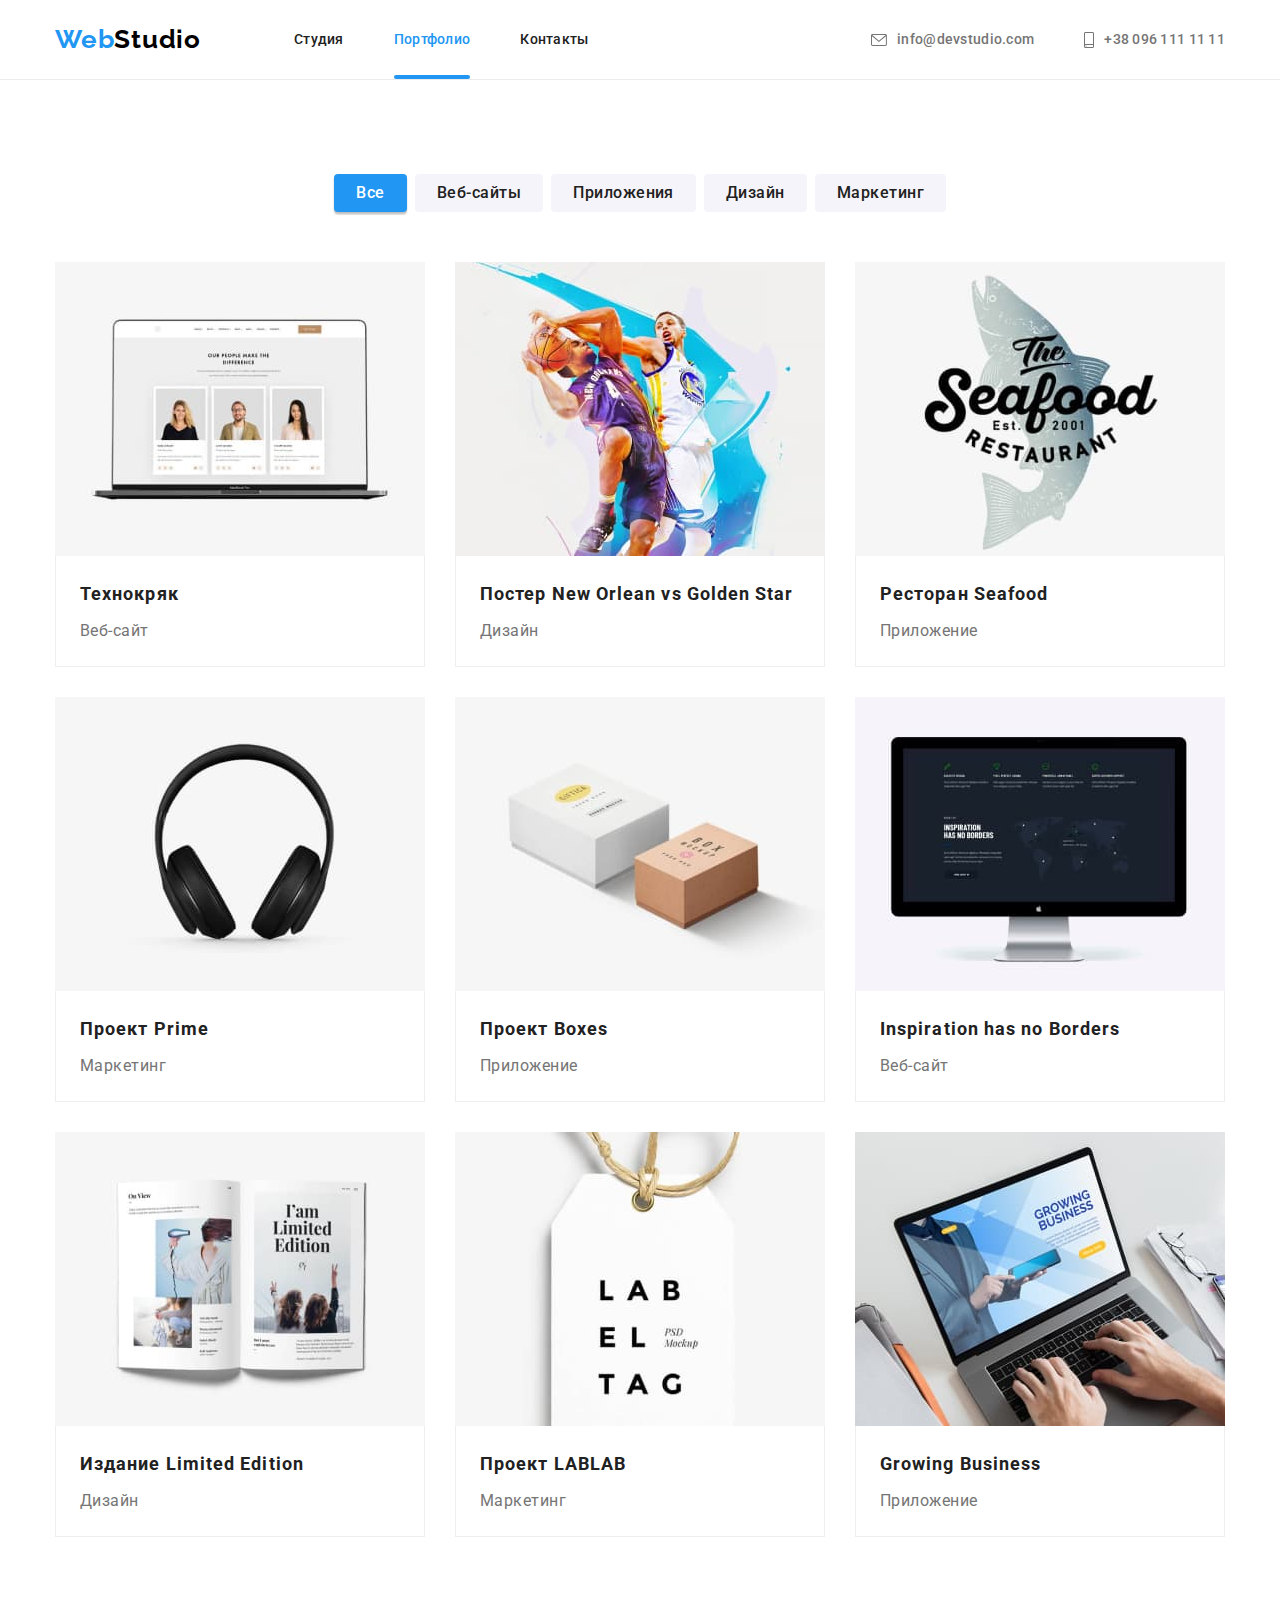
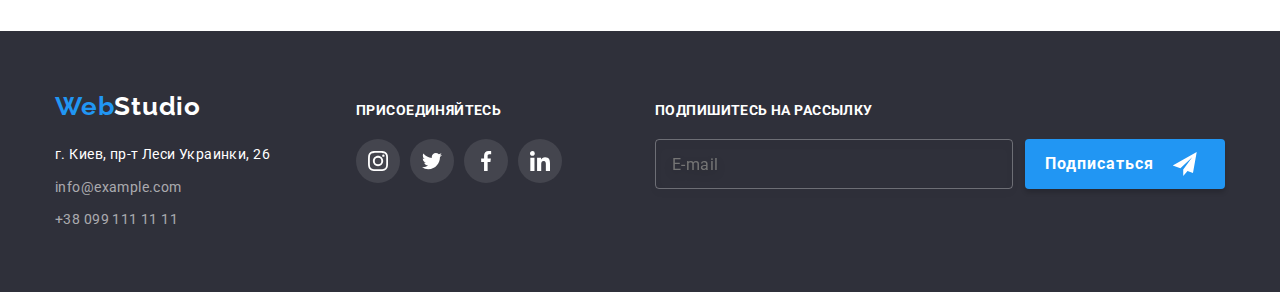
==== portfolio.html @ 5aa4dfa6 "Initial commit" ====
<!DOCTYPE html>
<html lang="ru">
  <head>
    <meta charset="UTF-8" />
    <meta http-equiv="X-UA-Compatible" content="IE=edge" />
    <meta name="viewport" content="width=device-width, initial-scale=1.0" />
    <title>Document</title>
    <!--Шрифты-->
    <link rel="preconnect" href="https://fonts.googleapis.com" />
    <link rel="preconnect" href="https://fonts.gstatic.com" crossorigin />
    <link
      href="https://fonts.googleapis.com/css2?family=Raleway:wght@700&family=Roboto:wght@400;500;700;900&display=swap"
      rel="stylesheet"
    />
    <link
      rel="stylesheet"
      href="https://cdnjs.cloudflare.com/ajax/libs/modern-normalize/1.1.0/modern-normalize.min.css"
    />
    <link rel="stylesheet" href="./css/styles.css" />
  </head>
  <body>
    <header class="header">
      <nav class="container header-nav">
        <a class="link logo" href="./index.html" lang="en"
          ><span class="logo-part">Web</span>Studio
        </a>
        <ul class="list menu">
          <li class="menu-item">
            <a class="link menu-link" href="./index.html">Студия</a>
          </li>
          <li class="menu-item">
            <a class="link menu-link current" href="./portfolio.html"
              >Портфолио</a
            >
          </li>
          <li class="menu-item">
            <a class="link menu-link" href="#">Контакты</a>
          </li>
        </ul>
        <ul class="list contacts">
          <li class="contacts-list">
            <a
              class="link contacts-list-link mail"
              href="mailto:info@devstudio.com"
              title="Отправить письмо"
            >
              <svg class="contacts-icon mail-icon" width="16" height="12">
                <use href="./images/svg/icons.svg#envelope"></use>
              </svg>
              info@devstudio.com</a
            >
          </li>
          <li class="contacts-list">
            <a
              class="link contacts-list-link tel"
              href="tel:0961111111"
              title="Набрать номер"
            >
              <svg class="contacts-icon phone-icon" width="10" height="16">
                <use href="./images/svg/icons.svg#smartphone"></use>
              </svg>
              +38 096 111 11 11</a
            >
          </li>
        </ul>
      </nav>
    </header>
    <main>
      <section class="section">
        <div class="buttons container">
          <!--BUTTONS-->
          <h2 class="buttons-title" hidden>Buttons</h2>
          <ul class="list button-list">
            <li class="button-item">
              <button class="button-pic current" type="button">Все</button>
            </li>
            <li class="button-item">
              <button class="button-pic" type="button">Веб-сайты</button>
            </li>
            <li class="button-item">
              <button class="button-pic" type="button">Приложения</button>
            </li>
            <li class="button-item">
              <button class="button-pic" type="button">Дизайн</button>
            </li>
            <li class="button-item">
              <button class="button-pic" type="button">Маркетинг</button>
            </li>
          </ul>
          <!--examples-->
          <ul class="list">
            <li>
              <h2 class="examples-title" hidden>Examples</h2>
            </li>
            <li>
              <ul class="list examples-list">
                <li class="examples-list-item">
                  <a class="link examples-link" href="#">
                    <div class="examples-two-layer">
                      <img
                        class="examples-list-img"
                        src="./images/exsamples/Technockrack.jpg"
                        alt="Разработка сайта"
                        width="370"
                        height="294"
                      />
                      <p class="exemples-second-layer-text">
                        Ресурс предлагает комплексные предложения с разным
                        уровнем функционала и сервисов. Все это позволит
                        посетителю получить исчерпывающие сведения о компании
                        или частном лице.
                      </p>
                    </div>
                    <div class="examples-box">
                      <h3 class="examples-list-name subtitle">Технокряк</h3>
                      <p class="examples-list-position">Веб-сайт</p>
                    </div>
                  </a>
                </li>
                <li class="examples-list-item">
                  <a class="link examples-link" href="#">
                    <div class="examples-two-layer">
                      <img
                        class="examples-list-img"
                        src="./images/exsamples/poster.jpg"
                        alt="Игроки в баскетбол"
                        width="370"
                        height="294"
                      />
                      <p class="exemples-second-layer-text">
                        Ресурс предлагает комплексные предложения с разным
                        уровнем функционала и сервисов. Все это позволит
                        посетителю получить исчерпывающие сведения о компании
                        или частном лице.
                      </p>
                    </div>
                    <div class="examples-box">
                      <h3 class="examples-list-name subtitle">
                        Постер <span lang="en">New Orlean vs Golden Star</span>
                      </h3>
                      <p class="examples-list-position">Дизайн</p>
                    </div>
                  </a>
                </li>
                <li class="examples-list-item">
                  <a class="link examples-link" href="#">
                    <div class="examples-two-layer">
                      <img
                        class="examples-list-img"
                        src="./images/exsamples/restaurant.jpg"
                        alt="Основан в 2001 году"
                        width="370"
                        height="294"
                      />
                      <p class="exemples-second-layer-text">
                        Ресурс предлагает комплексные предложения с разным
                        уровнем функционала и сервисов. Все это позволит
                        посетителю получить исчерпывающие сведения о компании
                        или частном лице.
                      </p>
                    </div>
                    <div class="examples-box">
                      <h3 class="examples-list-name subtitle">
                        Ресторан <span lang="en">Seafood</span>
                      </h3>
                      <p class="examples-list-position">Приложение</p>
                    </div>
                  </a>
                </li>
                <li class="examples-list-item">
                  <a class="link examples-link" href="#">
                    <div class="examples-two-layer">
                      <img
                        class="examples-list-img"
                        src="./images/exsamples/prime.jpg"
                        alt="Наушники"
                        width="370"
                        height="294"
                      />
                      <p class="exemples-second-layer-text">
                        Ресурс предлагает комплексные предложения с разным
                        уровнем функционала и сервисов. Все это позволит
                        посетителю получить исчерпывающие сведения о компании
                        или частном лице.
                      </p>
                    </div>
                    <div class="examples-box">
                      <h3 class="examples-list-name subtitle">
                        Проект <span lang="en">Prime</span>
                      </h3>
                      <p class="examples-list-position">Маркетинг</p>
                    </div>
                  </a>
                </li>
                <li class="examples-list-item">
                  <a class="link examples-link" href="#">
                    <div class="examples-two-layer">
                      <img
                        class="examples-list-img"
                        src="./images/exsamples/boxes.jpg"
                        alt="Коробки"
                        width="370"
                        height="294"
                      />
                      <p class="exemples-second-layer-text">
                        Ресурс предлагает комплексные предложения с разным
                        уровнем функционала и сервисов. Все это позволит
                        посетителю получить исчерпывающие сведения о компании
                        или частном лице.
                      </p>
                    </div>
                    <div class="examples-box">
                      <h3 class="examples-list-name subtitle">
                        Проект <span lang="en">Boxes</span>
                      </h3>
                      <p class="examples-list-position">Приложение</p>
                    </div>
                  </a>
                </li>
                <li class="examples-list-item">
                  <a class="link examples-link" href="#">
                    <div class="examples-two-layer">
                      <img
                        class="examples-list-img"
                        src="./images/exsamples/inspiration.jpg"
                        alt="Монитор"
                        width="370"
                        height="294"
                      />
                      <p class="exemples-second-layer-text">
                        Ресурс предлагает комплексные предложения с разным
                        уровнем функционала и сервисов. Все это позволит
                        посетителю получить исчерпывающие сведения о компании
                        или частном лице.
                      </p>
                    </div>
                    <div class="examples-box">
                      <h3 class="examples-list-name subtitle" lang="en">
                        Inspiration has no Borders
                      </h3>
                      <p class="examples-list-position">Веб-сайт</p>
                    </div>
                  </a>
                </li>
                <li class="examples-list-item">
                  <a class="link examples-link" href="#">
                    <div class="examples-two-layer">
                      <img
                        class="examples-list-img"
                        src="./images/exsamples/limited_edition.jpg"
                        alt="Редкая книга"
                        width="370"
                        height="294"
                      />
                      <p class="exemples-second-layer-text">
                        Ресурс предлагает комплексные предложения с разным
                        уровнем функционала и сервисов. Все это позволит
                        посетителю получить исчерпывающие сведения о компании
                        или частном лице.
                      </p>
                    </div>
                    <div class="examples-box">
                      <h3 class="examples-list-name subtitle">
                        Издание <span lang="en">Limited Edition</span>
                      </h3>
                      <p class="examples-list-position">Дизайн</p>
                    </div>
                  </a>
                </li>
                <li class="examples-list-item">
                  <a class="link examples-link" href="#">
                    <div class="examples-two-layer">
                      <img
                        class="examples-list-img"
                        src="./images/exsamples/lab.jpg"
                        alt="Бирка LAB EL TAB"
                        width="370"
                        height="294"
                      />
                      <p class="exemples-second-layer-text">
                        Ресурс предлагает комплексные предложения с разным
                        уровнем функционала и сервисов. Все это позволит
                        посетителю получить исчерпывающие сведения о компании
                        или частном лице.
                      </p>
                    </div>
                    <div class="examples-box">
                      <h3 class="examples-list-name subtitle">
                        Проект <span lang="en">LAB</span>LAB
                      </h3>
                      <p class="examples-list-position">Маркетинг</p>
                    </div>
                  </a>
                </li>
                <li class="examples-list-item">
                  <a class="link examples-link" href="#">
                    <div class="examples-two-layer">
                      <img
                        class="examples-list-img"
                        src="./images/exsamples/growing_business.jpg"
                        alt="Работа за ноутбуком"
                        width="370"
                        height="294"
                      />
                      <p class="exemples-second-layer-text">
                        Ресурс предлагает комплексные предложения с разным
                        уровнем функционала и сервисов. Все это позволит
                        посетителю получить исчерпывающие сведения о компании
                        или частном лице.
                      </p>
                    </div>
                    <div class="examples-box">
                      <h3 class="examples-list-name subtitle" lang="en">
                        Growing Business
                      </h3>
                      <p class="examples-list-position">Приложение</p>
                    </div>
                  </a>
                </li>
              </ul>
            </li>
          </ul>
        </div>
      </section>
    </main>
    <!--FOOTER-->
    <footer class="footer">
      <div class="container footer-flex">
        <div class="footer-box footer-contacts">
          <a
            class="link logo"
            href="./index.html"
            title="Перейти на главную страницу"
            lang="en"
          >
            <span class="logo-part">Web</span>Studio</a
          >
          <address class="address">
            <ul class="list">
              <li class="address-list">
                <a
                  class="link contacts-list-link contacts-footer footer-address"
                  href="https://goo.gl/maps/PbqtYwgtNbgsAqmw5"
                  target="_blank"
                  rel="noopener noreferrer"
                  title="Посмотрерь расположение на карте"
                >
                  г. Киев, пр-т Леси Украинки, 26</a
                >
              </li>
              <li class="address-list">
                <a
                  class="link contacts-list-link contacts-footer footer-link"
                  href="mailto:info@example.com"
                  title="Отправить письмо"
                >
                  info@example.com</a
                >
              </li>
              <li class="address-list">
                <a
                  class="link contacts-list-link contacts-footer footer-link"
                  href="tel:0991111111"
                  title="Набрать номер"
                  >+38 099 111 11 11
                </a>
              </li>
            </ul>
          </address>
        </div>
        <div class="footer-box footer-icon-box">
          <h3 class="benefits-head footer-title">ПРИСОЕДИНЯЙТЕСЬ</h3>
          <ul class="list list-icon">
            <li class="social-link-icon">
              <a
                class="link social-link"
                href="https://www.instagram.com/"
                target="_blank"
                rel="noopener noreferrer"
                title="Перейти на страничку Instagram"
              >
                <svg class="social-icon" width="20" height="20">
                  <use href="./images/svg/icons.svg#instagram"></use>
                </svg>
              </a>
            </li>
            <li class="social-link-icon">
              <a
                class="link social-link"
                href="https://twitter.com/"
                target="_blank"
                rel="noopener noreferrer"
                title="Перейти на страничку Twitter"
              >
                <svg class="social-icon" width="20" height="20">
                  <use href="./images/svg/icons.svg#twitter"></use>
                </svg>
              </a>
            </li>
            <li class="social-link-icon">
              <a
                class="link social-link"
                href="https://www.facebook.com/"
                target="_blank"
                rel="noopener noreferrer"
                title="Перейти на страничку Facebook"
              >
                <svg class="social-icon" width="20" height="20">
                  <use href="./images/svg/icons.svg#facebook"></use>
                </svg>
              </a>
            </li>
            <li class="social-link-icon">
              <a
                class="link social-link"
                href="https://www.linkedin.com/"
                target="_blank"
                rel="noopener noreferrer"
                title="Перейти на страничку Linkedin"
              >
                <svg class="social-icon" width="20" height="20">
                  <use href="./images/svg/icons.svg#linkedin"></use>
                </svg>
              </a>
            </li>
          </ul>
        </div>
        <div class="footer-box footer-action">
          <b class="benefits-head footer-title">Подпишитесь на рассылку</b>
          <form class="footer-box-action" autocomplete="on">
            <label class="footer-label-email" lang="en">
              <input
                class="footer-input-email"
                type="email"
                name="mail"
                placeholder="E-mail"
              />
            </label>

            <button class="modal-btn footer-bnt-action" type="submit">
              Подписаться
              <svg class="btn-telegram" width="24" height="24">
                <use href="./images/svg/icons.svg#telegram"></use>
              </svg>
            </button>
          </form>
        </div>
      </div>
    </footer>
  </body>
</html>
---- css/styles.css ----
/*#region --- root ----*/
:root {
  --main-font: "Roboto", sans-serif;
  --secondary-font: "Raleway", sans-serif;

  --main-text-color-theme-dark: #ffffff;
  --main-text-color-theme-light: #212121;
  --secondary-text-color-theme-light: #757575;
  --accent-color: #2196f3;
  --btn-background-color: #188ce8;
  --accent-background-color-dark: #2f303a;
  --accent-background-color-grey: #f5f4fa;
  --color-line-header: #ececec;
  --color-line-box: #eeeeee;
  --icon-color: #afb1b8;
  --background-icon-color-dark: #ffffff1a;
  --accent-second-color: #2196f3e6;
  --modal-background-color: #00000033;
  --modal-border-btn-color: #0000001a;
  --black: #000000;
  --background-dark-transparant: #2f303acc;
  --border-color-grey: #21212133;
  --color-text-grey: #ffffff99;

  --space-between-clients: 30px;
  --amount-of-clients: 6;
  --space-between-exemples: 30px;
  --ammount-of-exemples-on-line: 3;

  --timing-function: cubic-bezier(0.4, 0, 0.2, 1);
}
/*#endregion --- root ----*/

/*#region --- Global settings ----*/
body {
  font-family: var(--main-font);
  color: var(--secondary-text-color-theme-light);
}
.container {
  width: 1200px;
  padding-left: 15px;
  padding-right: 15px;
  margin-left: auto;
  margin-right: auto;
}
.section {
  padding-top: 94px;
  padding-bottom: 94px;
}
.centered {
  text-align: center;
}
.list {
  padding: 0;
  margin: 0;
  list-style: none;
}
.link {
  text-decoration: none;
  color: inherit;
}
.subtitle {
  color: var(--main-text-color-theme-light);
}

.visually-hidden {
  position: absolute;
  width: 1px;
  height: 1px;
  margin: -1px;
  border: 0;
  padding: 0;
  white-space: nowrap;
  clip-path: inset(100%);
  clip: rect(0 0 0 0);
  overflow: hidden;
}

/*#endregion --- /Global settings ----*/

/*#region --- HEADER ----*/
.logo {
  padding: 24px 0px;
  font-family: var(--secondary-font);
  font-weight: 700;
  font-size: 26px;
  line-height: 1.2;
  letter-spacing: 0.03em;

  color: #000000;
}

span.logo-part {
  color: var(--accent-color);
}

header .logo {
  margin-right: 93px;
}

.header {
  border-bottom: 1px solid var(--color-line-header);
}

.header-nav {
  display: flex;
  align-items: center;
}

.list.menu {
  display: flex;
}

.menu .menu-item + .menu-item {
  margin-left: 50px;
}

.menu-link {
  /* display: block; */
  padding-top: 32px;
  padding-bottom: 32px;

  color: var(--main-text-color-theme-light);

  font-weight: 500;
  font-size: 14px;
  line-height: 1.14;
  letter-spacing: 0.02em;

  transition: color 250ms var(--timing-function);
}

.menu-link.current {
  color: var(--accent-color);
  position: relative;
}

.menu-link.current::after {
  content: "";
  position: absolute;
  left: 0;
  bottom: 0;
  display: inline-block;
  width: 100%;
  height: 4px;
  border-radius: 2px;
  /* bottom: 1px; */

  background-color: var(--accent-color);
}

.list.contacts {
  display: flex;
  margin-left: auto;
}

li.contacts-list + .contacts-list {
  margin-left: 50px;
}

.contacts-list-link {
  display: inline-flex;
  align-items: center;
  font-weight: 500;
  font-size: 14px;
  line-height: 1.14;
  letter-spacing: 0.02em;
  width: inherit;
  height: inherit;

  color: var(--secondary-text-color-theme-light);

  transition: color 250ms var(--timing-function);
}
.header-nav .contacts-list-link {
  display: flex;
}
.header-nav .contacts-icon {
  margin-right: 10px;
  fill: currentColor;
}

.menu-link:hover,
.menu-link:focus,
.contacts-list-link:hover,
.contacts-list-link:focus {
  color: var(--accent-color);
}

/*#endregion --- /HEADER ----*/

/*#region --- HERO ----*/
.hero {
  background: #c4c4c4;
  width: 1600px;
  height: 600px;
  margin-left: auto;
  margin-right: auto;
}

.overlay {
  max-width: 1600px;
  height: 600px;
  background-image: linear-gradient(
      to right,
      rgba(47, 48, 58, 0.4),
      rgba(47, 48, 58, 0.4)
    ),
    url(../images/header/header_main_picture.jpg);
  background-size: cover;
  background-position: center;
  background-color: var(--accent-background-color-dark);

  margin-left: auto;
  margin-right: auto;
  padding-top: 200px;
  padding-bottom: 200px;
  text-align: center;
}

.hero-title {
  margin-left: auto;
  margin-right: auto;
  max-width: 696px;
  margin-top: 0;
  margin-bottom: 30px;

  font-weight: 900;
  font-size: 44px;
  line-height: 1.36;
  letter-spacing: 0.06em;
  text-transform: uppercase;
  text-align: center;
  color: var(--main-text-color-theme-dark);
}

.modal-btn {
  width: 200px;
  height: 50px;
  margin-left: auto;
  margin-right: auto;
  border-radius: 4px;
  padding: 10px 20px;
  border: none;

  display: flex;
  align-items: center;
  justify-content: center;

  font-weight: 700;
  font-size: 16px;
  line-height: 1.88;

  text-align: center;
  letter-spacing: 0.06em;
  color: var(--main-text-color-theme-dark);
  background: var(--accent-color);
  box-shadow: 0px 4px 4px rgba(0, 0, 0, 0.15);
  cursor: pointer;
  transition: background-color 250ms var(--timing-function);

  /* align-items: center; */
}

.modal-btn:hover,
.modal-btn:focus {
  background-color: var(--btn-background-color);
}

/*#endregion --- /HERO ----*/

/*#region --- MODAL WINDOW  ----*/
.backdrop {
  position: fixed;
  top: 0;
  left: 0;
  z-index: 10;
  width: 100%;
  height: 100%;
  /* opacity: 1;
  visibility: visible; */
  background-color: var(--modal-background-color);
  transition: opacity 250ms var(--timing-function),
    visibility 250ms var(--timing-function);
}

.backdrop.is-hidden {
  opacity: 0;
  pointer-events: none;
  visibility: hidden;
}

.modal {
  position: absolute;
  top: 50%;
  left: 50%;
  transform: translate(-50%, -50%) scale(1);

  width: 528px;
  border-radius: 4px;
  padding: 40px;

  background-color: var(--main-text-color-theme-dark);

  transition: transform 250ms var(--timing-function);
}
.backdrop.is-hidden .modal {
  transform: translate(-50%, -50%) scale(0.8);
}

.modal-btn-closed {
  position: absolute;
  top: 8px;
  right: 8px;
  display: flex;
  align-items: center;

  display: flex;
  align-items: center;
  justify-content: center;
  width: 30px;
  height: 30px;
  border-radius: 50%;
  padding: 0;

  background-color: inherit;
  border: 1px solid var(--modal-border-btn-color);
  color: var(--black);
  cursor: pointer;

  transition: color 250ms var(--timing-function);
}

.btn-closed-icon {
  fill: currentColor;
}

.modal-btn-closed:hover,
.modal-btn-closed:focus {
  color: var(--accent-color);
}

.modal-action {
  display: block;
  margin-bottom: 12px;
  font-weight: 700;
  font-size: 20px;
  line-height: 1.15;
  text-align: center;
  letter-spacing: 0.03em;

  color: var(--main-text-color-theme-light);
}
.form-box {
  display: flex;
  flex-direction: column;
}

.form-label {
  position: relative;
  display: flex;
  flex-direction: column;
  /* margin-bottom: 20px; */
  color: var(--main-text-color-theme-light);
}

.form-label:not(:last-child) {
  margin-bottom: 10px;
}

.form-label-span {
  font-weight: 400;
  font-size: 12px;
  line-height: 1.17;
  letter-spacing: 0.01em;

  color: var(--secondary-text-color-theme-light);
}

.form-input {
  display: block;
  width: 100%;
  height: 40px;
  margin-top: 4px;
  padding-left: 42px;
  border-radius: 4px;
  border: 1px solid var(--border-color-grey);
  outline: transparent;

  transition: border-color 250ms var(--timing-function);
}

.form-icon {
  position: absolute;
  left: 12px;
  bottom: 11px;
  fill: currentColor;

  transition: fill 250ms var(--timing-function);
}

.form-input:focus,
.form-input:hover {
  border-color: var(--accent-color);
  cursor: pointer;
}

.form-label:focus-within > .form-icon {
  fill: var(--accent-color);
}

textarea.form-input {
  width: 448px;
  height: 120px;
  padding: 12px 16px;
  resize: none;
}

.label-checkbox {
  display: flex;
  align-items: center;
  justify-content: space-evenly;
  margin-top: 20px;
  margin-bottom: 30px;
}

.input-checkbox:checked + .agreement-box {
  background-color: var(--accent-color);
  border: 2px solid var(--accent-color);
}

.input-checkbox:hover + .agreement-box,
.input-checkbox:focus + .agreement-box {
  border: 2px solid var(--accent-color);
}

.agreement-box {
  display: inline-block;
  width: 16px;
  height: 15px;
  color: var(--main-text-color-theme-dark);
  border: 2px solid var(--main-text-color-theme-light);
  display: flex;
  align-items: center;
  justify-content: center;
  border-radius: 3px;
  cursor: pointer;

  transition: border-color 250ms var(--timing-function),
    background-color 250ms var(--timing-function);
}

.agreement-box-icon {
  fill: currentColor;
}

.form-agreement-text {
  margin: 0;
  font-weight: 400;
  font-size: 14px;
  line-height: 1.71;
  letter-spacing: 0.03em;

  color: var(--secondary-text-color-theme-light);
}

.form-agreement-link {
  text-decoration-line: underline;
  color: var(--accent-color);
}

.modal-btm-submit {
  margin-left: auto;
  margin-right: auto;
}
/*#endregion --- /MODAL WINDOW  ----*/

/*#region --- BENEFITS  ----*/
.benefits-list {
  display: flex;
  justify-content: space-between;
}

.benefits-list-detail {
  width: calc((100% - 90px) / 4);
}

.benefits-list-detail:not(:last-child) {
  margin-right: 30px;
}
.benefits-box {
  display: flex;
  height: 120px;
  margin-bottom: 30px;
  border-radius: 4px;
  align-items: center;
  justify-content: center;
  background-color: var(--accent-background-color-grey);
}

.benefits-head {
  margin-top: 0;
  margin-bottom: 10px;

  font-weight: 700;
  font-size: 14px;
  line-height: 1.14;
  letter-spacing: 0.03em;
  text-transform: uppercase;
}

.benefits-text {
  margin-top: 0;
  margin-bottom: 0;

  font-size: 14px;
  line-height: 1.71;
  letter-spacing: 0.03em;
}
/*#endregion --- /BENEFITS  ----*/

/*#region --- ABOUT ----*/
.section.about {
  padding-top: 0;
}

.subject {
  margin-top: 0;
  margin-bottom: 50px;

  font-weight: 700;
  font-size: 36px;
  line-height: 1.17;
  letter-spacing: 0.03em;
}

.about-gallery {
  display: flex;
}

.about-gallery-item {
  position: relative;
  width: calc((100% - 60px) / 3);
}

.about-gallery-item:not(:last-child) {
  margin-right: 30px;
}

.about-gallery-img {
  display: block;
}

.about-gallery-text {
  position: absolute;
  bottom: 0;
  left: 0;
  width: 100%;

  display: block;
  padding: 27px 40px;
  margin: 0;
  background-color: var(--background-dark-transparant);

  font-weight: 700;
  font-size: 14px;
  line-height: 1.14;
  text-align: center;
  letter-spacing: 0.03em;
  text-transform: uppercase;

  color: var(--main-text-color-theme-dark);
}
/*#endregion --- /ABOUT  ----*/

/*#region --- EMPLOYEES ----*/
.employees {
  background-color: var(--accent-background-color-grey);
}

.employees-list {
  display: flex;
}

.employees-list-item {
  width: calc((100% - 90px) / 4);
  padding-bottom: 30px;
  background-color: var(--main-text-color-theme-dark);
  box-shadow: 0px 1px 3px rgba(0, 0, 0, 0.12), 0px 1px 1px rgba(0, 0, 0, 0.14),
    0px 2px 1px rgba(0, 0, 0, 0.2);
  border-radius: 0px 0px 4px 4px;
}

.employees-list-item:not(:last-child) {
  margin-right: 30px;
}

.employees-list-img {
  margin-bottom: 30px;
}

.employees-list-name {
  margin-top: 0;
  margin-bottom: 10px;

  font-weight: 500;
  font-size: 16px;
  line-height: 1.19;
  letter-spacing: 0.03em;
}

.employess-list-position {
  margin-top: 0;
  margin-bottom: 16px;

  font-size: 16px;
  line-height: 1.19;
  letter-spacing: 0.03em;
}
.list-icon {
  display: flex;
  width: 206px;
  height: 44px;
  margin-left: auto;
  margin-right: auto;
  color: var(--icon-color);
  justify-content: space-between;
}

.social-link-icon {
  width: 44px;
  height: 44px;
}

.social-link {
  display: flex;
  width: 100%;
  height: 100%;
  border-radius: 50%;
  align-items: center;
  transition: color 250ms var(--timing-function),
    background-color 250ms var(--timing-function);
}

.social-icon {
  fill: currentColor;
  margin-left: auto;
  margin-right: auto;
}

.social-link:hover,
.social-link:focus {
  color: var(--main-text-color-theme-dark);
  background-color: var(--accent-color);
}

/*#endregion --- /EMPLOYEES  ----*/

/*#region --- CLIENTS  ----*/
.clients-list {
  display: flex;
}

.clients-box {
  flex-basis: calc(
    (100% - ((var(--amount-of-clients) - 1) * var(--space-between-clients))) /
      var(--amount-of-clients)
  );
}
.clients-box:not(:last-child) {
  margin-right: var(--space-between-clients);
}
.clients-link {
  display: flex;
  /* width: 170px; */
  /* flex-basis: calc((100% - 150px) / 6); */
  height: 92px;
  border: 1px solid var(--icon-color);
  border-radius: 4px;
  align-items: center;
  color: var(--icon-color);

  transition: color 250ms var(--timing-function),
    border-color 250ms var(--timing-function);
}
.clients-icon {
  width: 106px;
  height: 60px;
  margin-left: auto;
  margin-right: auto;
  fill: currentColor;
}
.clients-link:hover,
.clients-link:focus {
  color: var(--accent-color);
  border-color: var(--accent-color);
}
/*#endregion --- /CLIENTS  ----*/

/*#region --- FOOTER ----*/
.footer {
  padding-top: 60px;
  padding-bottom: 60px;
  background-color: var(--accent-background-color-dark);
}
.footer-flex {
  display: flex;
  align-items: baseline;
  /* justify-content: space-between; */
}
.footer-box:first-child {
  width: 231px;
  margin-right: 70px;
}
.footer-box:nth-child(2) {
  margin-right: 93px;
}
footer .logo {
  margin-bottom: 20px;
}

.address {
  font-style: inherit;
}

.contacts-footer {
  font-weight: 400;
  font-size: 14px;
  line-height: 1.71;
  letter-spacing: 0.03em;
}

footer .logo,
.footer-address,
.footer-address:hover,
.footer-address:focus {
  color: var(--main-text-color-theme-dark);
}

.address {
  margin-top: 20px;
}

.footer-address {
  cursor: pointer;
}

.address-list:not(:first-child) {
  margin-top: 9px;
}

.footer-link {
  color: rgba(255, 255, 255, 0.6);
}
.footer-title {
  margin-bottom: 20px;
  color: var(--main-text-color-theme-dark);
  display: block;
}
.footer-box > .list-icon {
  color: var(--main-text-color-theme-dark);
}
footer .social-link {
  background-color: var(--background-icon-color-dark);
}

.footer-action {
  flex-grow: 1;
}

.footer-box-action {
  display: flex;
  justify-content: space-between;
}

.footer-label-email {
  display: inline-block;
  flex-grow: 1;
}

.footer-input-email {
  width: 100%;
  height: 50px;
  padding-top: 15px;
  padding-bottom: 15px;
  padding-left: 16px;
  border: 1px solid rgba(255, 255, 255, 0.3);
  filter: drop-shadow(0px 4px 4px rgba(0, 0, 0, 0.15));
  border-radius: 4px;
  background-color: inherit;
  outline: transparent;
  font-weight: 400;
  font-size: 16px;
  line-height: 20px;
  letter-spacing: 0.03em;

  color: var(--color-text-grey);

  transition: border-color 250ms var(--timing-function);
}
.footer-input-email:hover,
.footer-input-email:focus {
  border-color: var(--main-text-color-theme-dark);
}
.footer-bnt-action {
  margin-left: 12px;
}

.btn-telegram {
  width: 200px;
  margin-left: 10px;
  fill: currentColor;
}
/*#endregion --- /FOOTER  ----*/

/* +++++++++++++++++++++++++++
PAGE 2. PAGE 2. ---------------PORTFOLIO----------------- PAGE 2. PAGE 2
++++++++++++++++++++++++++++++*/

/*#region ---  BUTTONS ----*/
.button-list {
  display: flex;
  justify-content: center;
  margin-bottom: 50px;
}

.button-item + .button-item {
  margin-left: 8px;
}

.button-pic {
  min-width: 73px;
  height: 38px;
  border-radius: 4px;
  border: none;
  padding: 6px 22px;

  color: var(--main-text-color-theme-light);
  background-color: var(--accent-background-color-grey);

  font-weight: 500;
  font-size: 16px;
  line-height: 1.63;
  text-align: center;
  letter-spacing: 0.03em;

  cursor: pointer;

  transition: color 250ms var(--timing-function),
    background-color 250ms var(--timing-function),
    box-shadow 250ms var(--timing-function);
}

.button-pic:hover,
.button-pic:focus,
.button-pic.current {
  background-color: var(--accent-color);
  color: var(--main-text-color-theme-dark);
  box-shadow: 0px 3px 1px rgba(0, 0, 0, 0.1), 0px 1px 2px rgba(0, 0, 0, 0.08),
    0px 2px 2px rgba(0, 0, 0, 0.12);
}
/*#endregion --- /BUTTONS  ----*/

/*#region ---  examples ----*/
.examples-list {
  display: flex;
  flex-wrap: wrap;
}

.examples-list-item {
  flex-basis: calc(
    (
        100% -
          (
            (var(--ammount-of-exemples-on-line) - 1) *
              var(--space-between-exemples)
          )
      ) / var(--ammount-of-exemples-on-line)
  );
  position: relative;
}

.examples-list-item:not(:nth-child(3n)) {
  margin-right: var(--space-between-exemples);
}

.examples-list-item:not(:nth-last-child(-n + 3)) {
  margin-bottom: var(--space-between-exemples);
}

.examples-link {
  display: block;
  transition: box-shadow 250ms var(--timing-function);
}

.examples-link:hover,
.examples-link:focus {
  box-shadow: 0px 1px 1px rgba(0, 0, 0, 0.12), 0px 4px 4px rgba(0, 0, 0, 0.06),
    1px 4px 6px rgba(0, 0, 0, 0.16);
}

.examples-list-img,
.examples-list-position {
  margin-top: 0;
  margin-bottom: 0;
}

.examples-list-img {
  display: block;
}

.examples-two-layer {
  position: relative;
  overflow: hidden;
}

.exemples-second-layer-text {
  content: "";
  position: absolute;
  top: 0;
  left: 0;
  width: 100%;
  height: 100%;

  display: flex;
  align-items: center;
  background-color: var(--accent-second-color);
  opacity: 0;
  margin: 0;
  padding-left: 24px;
  padding-right: 24px;

  font-weight: 400;
  font-size: 18px;
  line-height: 1.55;
  letter-spacing: 0.03em;
  color: var(--main-text-color-theme-dark);

  transform: translateY(100%);
  transition: transform 250ms var(--timing-function),
    opacity 250ms var(--timing-function);
}

.examples-link:hover .exemples-second-layer-text,
.examples-link:focus .exemples-second-layer-text {
  opacity: 1;
  transform: translateY(0);
}

.examples-box {
  padding-top: 20px;
  padding-bottom: 20px;
  padding-left: 24px;
  border-left: 1px solid var(--color-line-box);
  border-bottom: 1px solid var(--color-line-box);
  border-right: 1px solid var(--color-line-box);
}

.examples-list-name {
  font-weight: 700;
  font-size: 18px;
  line-height: 2;
  letter-spacing: 0.06em;
  margin-top: 0;
  margin-bottom: 4px;
}

.examples-list-position {
  font-size: 16px;
  line-height: 1.88;
  letter-spacing: 0.03em;
}
/*#endregion --- /examples  ----*/

/* ^ ^ ^ ^ ^ ^ ^ ^ ^ ^ ^ ^ ^ ^ ^ ^ ^ ^ ^ ^ ^ ^ ^ ^ ^ ^ ^ ^ ^ ^ ^ ^ */

/*#region ---   ----*/

/*#endregion --- /  ----*/
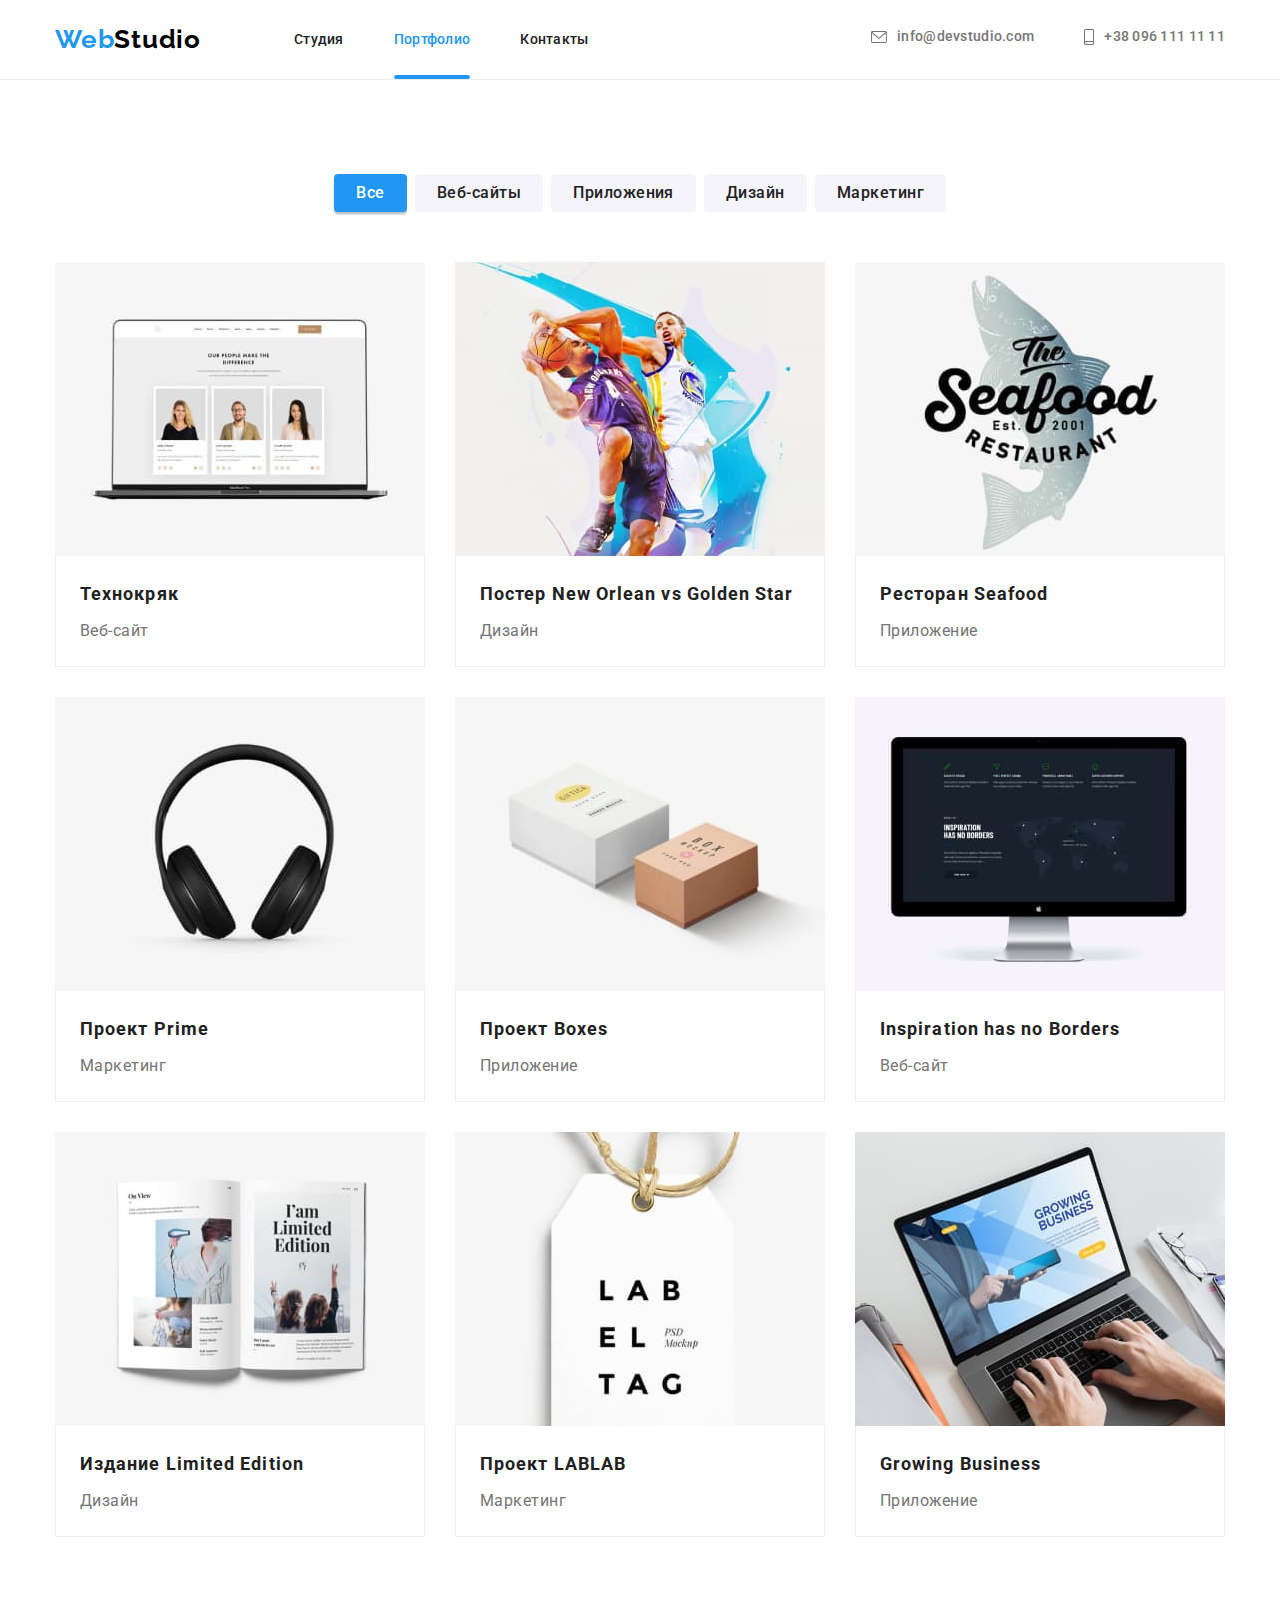
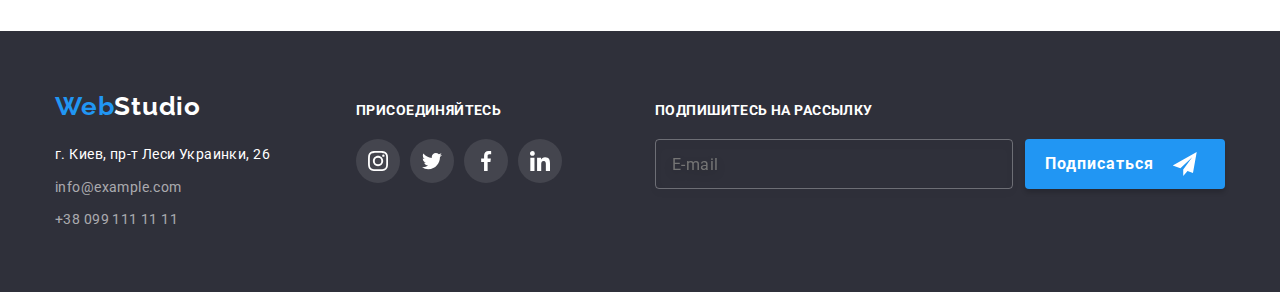
==== commit d91e2592: "BEM and SCSS" ====
--- a/portfolio.html
+++ b/portfolio.html
@@ -16,47 +16,59 @@
       rel="stylesheet"
       href="https://cdnjs.cloudflare.com/ajax/libs/modern-normalize/1.1.0/modern-normalize.min.css"
     />
-    <link rel="stylesheet" href="./css/styles.css" />
+    <link rel="stylesheet" href="./css/main.min.css" />
   </head>
   <body>
     <header class="header">
-      <nav class="container header-nav">
-        <a class="link logo" href="./index.html" lang="en"
-          ><span class="logo-part">Web</span>Studio
+      <nav class="container nav">
+        <a class="link logo nav__logo--position" href="./index.html" lang="en"
+          ><span class="logo--blue">Web</span>Studio
         </a>
+
         <ul class="list menu">
-          <li class="menu-item">
-            <a class="link menu-link" href="./index.html">Студия</a>
+          <li class="menu__item">
+            <a class="link menu__link" href="./index.html">Студия</a>
           </li>
-          <li class="menu-item">
-            <a class="link menu-link current" href="./portfolio.html"
+          <li class="menu__item">
+            <a
+              class="link menu__link menu__link--current"
+              href="./portfolio.html"
               >Портфолио</a
             >
           </li>
-          <li class="menu-item">
-            <a class="link menu-link" href="#">Контакты</a>
+          <li class="menu__item">
+            <a class="link menu__link" href="#">Контакты</a>
           </li>
         </ul>
-        <ul class="list contacts">
-          <li class="contacts-list">
+
+        <ul class="list contacts contacts--position">
+          <li class="contacts__item--position">
             <a
-              class="link contacts-list-link mail"
+              class="link contacts__link contacts__link--position"
               href="mailto:info@devstudio.com"
               title="Отправить письмо"
             >
-              <svg class="contacts-icon mail-icon" width="16" height="12">
+              <svg
+                class="contacts__icon contacts__icon--position"
+                width="16"
+                height="12"
+              >
                 <use href="./images/svg/icons.svg#envelope"></use>
               </svg>
               info@devstudio.com</a
             >
           </li>
-          <li class="contacts-list">
+          <li class="contacts__item--position">
             <a
-              class="link contacts-list-link tel"
+              class="link contacts__link contacts__link--position"
               href="tel:0961111111"
               title="Набрать номер"
             >
-              <svg class="contacts-icon phone-icon" width="10" height="16">
+              <svg
+                class="contacts__icon contacts__icon--position"
+                width="10"
+                height="16"
+              >
                 <use href="./images/svg/icons.svg#smartphone"></use>
               </svg>
               +38 096 111 11 11</a
@@ -69,251 +81,253 @@
       <section class="section">
         <div class="buttons container">
           <!--BUTTONS-->
-          <h2 class="buttons-title" hidden>Buttons</h2>
-          <ul class="list button-list">
-            <li class="button-item">
-              <button class="button-pic current" type="button">Все</button>
-            </li>
-            <li class="button-item">
-              <button class="button-pic" type="button">Веб-сайты</button>
-            </li>
-            <li class="button-item">
-              <button class="button-pic" type="button">Приложения</button>
-            </li>
-            <li class="button-item">
-              <button class="button-pic" type="button">Дизайн</button>
-            </li>
-            <li class="button-item">
-              <button class="button-pic" type="button">Маркетинг</button>
+          <h2 class="buttons__title" hidden>Buttons</h2>
+          <ul class="list button__list button__list--position">
+            <li class="button__item">
+              <button class="button__pic button__pic--current" type="button">
+                Все
+              </button>
+            </li>
+            <li class="button__item button__item--position">
+              <button class="button__pic" type="button">Веб-сайты</button>
+            </li>
+            <li class="button__item button__item--position">
+              <button class="button__pic" type="button">Приложения</button>
+            </li>
+            <li class="button__item button__item--position">
+              <button class="button__pic" type="button">Дизайн</button>
+            </li>
+            <li class="button__item button__item--position">
+              <button class="button__pic" type="button">Маркетинг</button>
             </li>
           </ul>
           <!--examples-->
-          <ul class="list">
-            <li>
-              <h2 class="examples-title" hidden>Examples</h2>
-            </li>
-            <li>
-              <ul class="list examples-list">
-                <li class="examples-list-item">
-                  <a class="link examples-link" href="#">
-                    <div class="examples-two-layer">
-                      <img
-                        class="examples-list-img"
+          <ul class="list examples">
+            <li class="examples__li">
+              <h2 class="examples__title" hidden>Examples</h2>
+            </li>
+            <li class="examples__li">
+              <ul class="list examples__list">
+                <li class="examples__item">
+                  <a class="link examples__link" href="#">
+                    <div class="examples__layer">
+                      <img
+                        class="examples__img examples__img--position"
                         src="./images/exsamples/Technockrack.jpg"
                         alt="Разработка сайта"
                         width="370"
                         height="294"
                       />
-                      <p class="exemples-second-layer-text">
-                        Ресурс предлагает комплексные предложения с разным
-                        уровнем функционала и сервисов. Все это позволит
-                        посетителю получить исчерпывающие сведения о компании
-                        или частном лице.
-                      </p>
-                    </div>
-                    <div class="examples-box">
-                      <h3 class="examples-list-name subtitle">Технокряк</h3>
-                      <p class="examples-list-position">Веб-сайт</p>
-                    </div>
-                  </a>
-                </li>
-                <li class="examples-list-item">
-                  <a class="link examples-link" href="#">
-                    <div class="examples-two-layer">
-                      <img
-                        class="examples-list-img"
+                      <p class="exemples__text">
+                        Ресурс предлагает комплексные предложения с разным
+                        уровнем функционала и сервисов. Все это позволит
+                        посетителю получить исчерпывающие сведения о компании
+                        или частном лице.
+                      </p>
+                    </div>
+                    <div class="examples__box">
+                      <h3 class="examples__name subtitle">Технокряк</h3>
+                      <p class="examples__desc">Веб-сайт</p>
+                    </div>
+                  </a>
+                </li>
+                <li class="examples__item">
+                  <a class="link examples__link" href="#">
+                    <div class="examples__layer">
+                      <img
+                        class="examples__img examples__img--position"
                         src="./images/exsamples/poster.jpg"
                         alt="Игроки в баскетбол"
                         width="370"
                         height="294"
                       />
-                      <p class="exemples-second-layer-text">
-                        Ресурс предлагает комплексные предложения с разным
-                        уровнем функционала и сервисов. Все это позволит
-                        посетителю получить исчерпывающие сведения о компании
-                        или частном лице.
-                      </p>
-                    </div>
-                    <div class="examples-box">
-                      <h3 class="examples-list-name subtitle">
+                      <p class="exemples__text">
+                        Ресурс предлагает комплексные предложения с разным
+                        уровнем функционала и сервисов. Все это позволит
+                        посетителю получить исчерпывающие сведения о компании
+                        или частном лице.
+                      </p>
+                    </div>
+                    <div class="examples__box">
+                      <h3 class="examples__name subtitle">
                         Постер <span lang="en">New Orlean vs Golden Star</span>
                       </h3>
-                      <p class="examples-list-position">Дизайн</p>
-                    </div>
-                  </a>
-                </li>
-                <li class="examples-list-item">
-                  <a class="link examples-link" href="#">
-                    <div class="examples-two-layer">
-                      <img
-                        class="examples-list-img"
+                      <p class="examples__desc">Дизайн</p>
+                    </div>
+                  </a>
+                </li>
+                <li class="examples__item">
+                  <a class="link examples__link" href="#">
+                    <div class="examples__layer">
+                      <img
+                        class="examples__img examples__img--position"
                         src="./images/exsamples/restaurant.jpg"
                         alt="Основан в 2001 году"
                         width="370"
                         height="294"
                       />
-                      <p class="exemples-second-layer-text">
-                        Ресурс предлагает комплексные предложения с разным
-                        уровнем функционала и сервисов. Все это позволит
-                        посетителю получить исчерпывающие сведения о компании
-                        или частном лице.
-                      </p>
-                    </div>
-                    <div class="examples-box">
-                      <h3 class="examples-list-name subtitle">
+                      <p class="exemples__text">
+                        Ресурс предлагает комплексные предложения с разным
+                        уровнем функционала и сервисов. Все это позволит
+                        посетителю получить исчерпывающие сведения о компании
+                        или частном лице.
+                      </p>
+                    </div>
+                    <div class="examples__box">
+                      <h3 class="examples__name subtitle">
                         Ресторан <span lang="en">Seafood</span>
                       </h3>
-                      <p class="examples-list-position">Приложение</p>
-                    </div>
-                  </a>
-                </li>
-                <li class="examples-list-item">
-                  <a class="link examples-link" href="#">
-                    <div class="examples-two-layer">
-                      <img
-                        class="examples-list-img"
+                      <p class="examples__desc">Приложение</p>
+                    </div>
+                  </a>
+                </li>
+                <li class="examples__item">
+                  <a class="link examples__link" href="#">
+                    <div class="examples__layer">
+                      <img
+                        class="examples__img examples__img--position"
                         src="./images/exsamples/prime.jpg"
                         alt="Наушники"
                         width="370"
                         height="294"
                       />
-                      <p class="exemples-second-layer-text">
-                        Ресурс предлагает комплексные предложения с разным
-                        уровнем функционала и сервисов. Все это позволит
-                        посетителю получить исчерпывающие сведения о компании
-                        или частном лице.
-                      </p>
-                    </div>
-                    <div class="examples-box">
-                      <h3 class="examples-list-name subtitle">
+                      <p class="exemples__text">
+                        Ресурс предлагает комплексные предложения с разным
+                        уровнем функционала и сервисов. Все это позволит
+                        посетителю получить исчерпывающие сведения о компании
+                        или частном лице.
+                      </p>
+                    </div>
+                    <div class="examples__box">
+                      <h3 class="examples__name subtitle">
                         Проект <span lang="en">Prime</span>
                       </h3>
-                      <p class="examples-list-position">Маркетинг</p>
-                    </div>
-                  </a>
-                </li>
-                <li class="examples-list-item">
-                  <a class="link examples-link" href="#">
-                    <div class="examples-two-layer">
-                      <img
-                        class="examples-list-img"
+                      <p class="examples__desc">Маркетинг</p>
+                    </div>
+                  </a>
+                </li>
+                <li class="examples__item">
+                  <a class="link examples__link" href="#">
+                    <div class="examples__layer">
+                      <img
+                        class="examples__img examples__img--position"
                         src="./images/exsamples/boxes.jpg"
                         alt="Коробки"
                         width="370"
                         height="294"
                       />
-                      <p class="exemples-second-layer-text">
-                        Ресурс предлагает комплексные предложения с разным
-                        уровнем функционала и сервисов. Все это позволит
-                        посетителю получить исчерпывающие сведения о компании
-                        или частном лице.
-                      </p>
-                    </div>
-                    <div class="examples-box">
-                      <h3 class="examples-list-name subtitle">
+                      <p class="exemples__text">
+                        Ресурс предлагает комплексные предложения с разным
+                        уровнем функционала и сервисов. Все это позволит
+                        посетителю получить исчерпывающие сведения о компании
+                        или частном лице.
+                      </p>
+                    </div>
+                    <div class="examples__box">
+                      <h3 class="examples__name subtitle">
                         Проект <span lang="en">Boxes</span>
                       </h3>
-                      <p class="examples-list-position">Приложение</p>
-                    </div>
-                  </a>
-                </li>
-                <li class="examples-list-item">
-                  <a class="link examples-link" href="#">
-                    <div class="examples-two-layer">
-                      <img
-                        class="examples-list-img"
+                      <p class="examples__desc">Приложение</p>
+                    </div>
+                  </a>
+                </li>
+                <li class="examples__item">
+                  <a class="link examples__link" href="#">
+                    <div class="examples__layer">
+                      <img
+                        class="examples__img examples__img--position"
                         src="./images/exsamples/inspiration.jpg"
                         alt="Монитор"
                         width="370"
                         height="294"
                       />
-                      <p class="exemples-second-layer-text">
-                        Ресурс предлагает комплексные предложения с разным
-                        уровнем функционала и сервисов. Все это позволит
-                        посетителю получить исчерпывающие сведения о компании
-                        или частном лице.
-                      </p>
-                    </div>
-                    <div class="examples-box">
-                      <h3 class="examples-list-name subtitle" lang="en">
+                      <p class="exemples__text">
+                        Ресурс предлагает комплексные предложения с разным
+                        уровнем функционала и сервисов. Все это позволит
+                        посетителю получить исчерпывающие сведения о компании
+                        или частном лице.
+                      </p>
+                    </div>
+                    <div class="examples__box">
+                      <h3 class="examples__name subtitle" lang="en">
                         Inspiration has no Borders
                       </h3>
-                      <p class="examples-list-position">Веб-сайт</p>
-                    </div>
-                  </a>
-                </li>
-                <li class="examples-list-item">
-                  <a class="link examples-link" href="#">
-                    <div class="examples-two-layer">
-                      <img
-                        class="examples-list-img"
+                      <p class="examples__desc">Веб-сайт</p>
+                    </div>
+                  </a>
+                </li>
+                <li class="examples__item">
+                  <a class="link examples__link" href="#">
+                    <div class="examples__layer">
+                      <img
+                        class="examples__img examples__img--position"
                         src="./images/exsamples/limited_edition.jpg"
                         alt="Редкая книга"
                         width="370"
                         height="294"
                       />
-                      <p class="exemples-second-layer-text">
-                        Ресурс предлагает комплексные предложения с разным
-                        уровнем функционала и сервисов. Все это позволит
-                        посетителю получить исчерпывающие сведения о компании
-                        или частном лице.
-                      </p>
-                    </div>
-                    <div class="examples-box">
-                      <h3 class="examples-list-name subtitle">
+                      <p class="exemples__text">
+                        Ресурс предлагает комплексные предложения с разным
+                        уровнем функционала и сервисов. Все это позволит
+                        посетителю получить исчерпывающие сведения о компании
+                        или частном лице.
+                      </p>
+                    </div>
+                    <div class="examples__box">
+                      <h3 class="examples__name subtitle">
                         Издание <span lang="en">Limited Edition</span>
                       </h3>
-                      <p class="examples-list-position">Дизайн</p>
-                    </div>
-                  </a>
-                </li>
-                <li class="examples-list-item">
-                  <a class="link examples-link" href="#">
-                    <div class="examples-two-layer">
-                      <img
-                        class="examples-list-img"
+                      <p class="examples__desc">Дизайн</p>
+                    </div>
+                  </a>
+                </li>
+                <li class="examples__item">
+                  <a class="link examples__link" href="#">
+                    <div class="examples__layer">
+                      <img
+                        class="examples__img examples__img--position"
                         src="./images/exsamples/lab.jpg"
                         alt="Бирка LAB EL TAB"
                         width="370"
                         height="294"
                       />
-                      <p class="exemples-second-layer-text">
-                        Ресурс предлагает комплексные предложения с разным
-                        уровнем функционала и сервисов. Все это позволит
-                        посетителю получить исчерпывающие сведения о компании
-                        или частном лице.
-                      </p>
-                    </div>
-                    <div class="examples-box">
-                      <h3 class="examples-list-name subtitle">
+                      <p class="exemples__text">
+                        Ресурс предлагает комплексные предложения с разным
+                        уровнем функционала и сервисов. Все это позволит
+                        посетителю получить исчерпывающие сведения о компании
+                        или частном лице.
+                      </p>
+                    </div>
+                    <div class="examples__box">
+                      <h3 class="examples__name subtitle">
                         Проект <span lang="en">LAB</span>LAB
                       </h3>
-                      <p class="examples-list-position">Маркетинг</p>
-                    </div>
-                  </a>
-                </li>
-                <li class="examples-list-item">
-                  <a class="link examples-link" href="#">
-                    <div class="examples-two-layer">
-                      <img
-                        class="examples-list-img"
+                      <p class="examples__desc">Маркетинг</p>
+                    </div>
+                  </a>
+                </li>
+                <li class="examples__item">
+                  <a class="link examples__link" href="#">
+                    <div class="examples__layer">
+                      <img
+                        class="examples__img examples__img--position"
                         src="./images/exsamples/growing_business.jpg"
                         alt="Работа за ноутбуком"
                         width="370"
                         height="294"
                       />
-                      <p class="exemples-second-layer-text">
-                        Ресурс предлагает комплексные предложения с разным
-                        уровнем функционала и сервисов. Все это позволит
-                        посетителю получить исчерпывающие сведения о компании
-                        или частном лице.
-                      </p>
-                    </div>
-                    <div class="examples-box">
-                      <h3 class="examples-list-name subtitle" lang="en">
+                      <p class="exemples__text">
+                        Ресурс предлагает комплексные предложения с разным
+                        уровнем функционала и сервисов. Все это позволит
+                        посетителю получить исчерпывающие сведения о компании
+                        или частном лице.
+                      </p>
+                    </div>
+                    <div class="examples__box">
+                      <h3 class="examples__name subtitle" lang="en">
                         Growing Business
                       </h3>
-                      <p class="examples-list-position">Приложение</p>
+                      <p class="examples__desc">Приложение</p>
                     </div>
                   </a>
                 </li>
@@ -325,21 +339,21 @@
     </main>
     <!--FOOTER-->
     <footer class="footer">
-      <div class="container footer-flex">
-        <div class="footer-box footer-contacts">
+      <div class="container footer--position">
+        <div class="footer__box">
           <a
-            class="link logo"
+            class="link logo logo--wite"
             href="./index.html"
             title="Перейти на главную страницу"
             lang="en"
           >
-            <span class="logo-part">Web</span>Studio</a
+            <span class="logo--blue">Web</span>Studio</a
           >
-          <address class="address">
+          <address class="address address--position">
             <ul class="list">
-              <li class="address-list">
+              <li class="address__item">
                 <a
-                  class="link contacts-list-link contacts-footer footer-address"
+                  class="link address__link address__link--white"
                   href="https://goo.gl/maps/PbqtYwgtNbgsAqmw5"
                   target="_blank"
                   rel="noopener noreferrer"
@@ -348,18 +362,18 @@
                   г. Киев, пр-т Леси Украинки, 26</a
                 >
               </li>
-              <li class="address-list">
+              <li class="address__item">
                 <a
-                  class="link contacts-list-link contacts-footer footer-link"
+                  class="link address__link address__link--grey"
                   href="mailto:info@example.com"
                   title="Отправить письмо"
                 >
                   info@example.com</a
                 >
               </li>
-              <li class="address-list">
+              <li class="address__item">
                 <a
-                  class="link contacts-list-link contacts-footer footer-link"
+                  class="link address__link address__link--grey"
                   href="tel:0991111111"
                   title="Набрать номер"
                   >+38 099 111 11 11
@@ -368,78 +382,82 @@
             </ul>
           </address>
         </div>
-        <div class="footer-box footer-icon-box">
-          <h3 class="benefits-head footer-title">ПРИСОЕДИНЯЙТЕСЬ</h3>
-          <ul class="list list-icon">
-            <li class="social-link-icon">
+        <div class="footer__box">
+          <h3 class="caption footer__title">ПРИСОЕДИНЯЙТЕСЬ</h3>
+          <ul class="list social__list social__list--dark">
+            <li class="social__item">
               <a
-                class="link social-link"
+                class="link social__link social__link--dark"
                 href="https://www.instagram.com/"
                 target="_blank"
                 rel="noopener noreferrer"
                 title="Перейти на страничку Instagram"
               >
-                <svg class="social-icon" width="20" height="20">
+                <svg class="social__icon" width="20" height="20">
                   <use href="./images/svg/icons.svg#instagram"></use>
                 </svg>
               </a>
             </li>
-            <li class="social-link-icon">
+            <li class="social__item">
               <a
-                class="link social-link"
+                class="link social__link social__link--dark"
                 href="https://twitter.com/"
                 target="_blank"
                 rel="noopener noreferrer"
                 title="Перейти на страничку Twitter"
               >
-                <svg class="social-icon" width="20" height="20">
+                <svg class="social__icon" width="20" height="20">
                   <use href="./images/svg/icons.svg#twitter"></use>
                 </svg>
               </a>
             </li>
-            <li class="social-link-icon">
+            <li class="social__item">
               <a
-                class="link social-link"
+                class="link social__link social__link--dark"
                 href="https://www.facebook.com/"
                 target="_blank"
                 rel="noopener noreferrer"
                 title="Перейти на страничку Facebook"
               >
-                <svg class="social-icon" width="20" height="20">
+                <svg class="social__icon" width="20" height="20">
                   <use href="./images/svg/icons.svg#facebook"></use>
                 </svg>
               </a>
             </li>
-            <li class="social-link-icon">
+            <li class="social__item">
               <a
-                class="link social-link"
+                class="link social__link social__link--dark"
                 href="https://www.linkedin.com/"
                 target="_blank"
                 rel="noopener noreferrer"
                 title="Перейти на страничку Linkedin"
               >
-                <svg class="social-icon" width="20" height="20">
+                <svg class="social__icon" width="20" height="20">
                   <use href="./images/svg/icons.svg#linkedin"></use>
                 </svg>
               </a>
             </li>
           </ul>
         </div>
-        <div class="footer-box footer-action">
-          <b class="benefits-head footer-title">Подпишитесь на рассылку</b>
-          <form class="footer-box-action" autocomplete="on">
-            <label class="footer-label-email" lang="en">
+        <div class="footer__box footer__box--grow">
+          <strong class="caption footer__title">Подпишитесь на рассылку</strong>
+          <form class="footer__action" autocomplete="on">
+            <label class="action__label" lang="en">
               <input
-                class="footer-input-email"
+                class="action__input"
                 type="email"
                 name="mail"
                 placeholder="E-mail"
               />
             </label>
 
-            <button class="modal-btn footer-bnt-action" type="submit">
+            <button class="btn action__bnt--position" type="submit">
               Подписаться
-              <svg class="btn-telegram" width="24" height="24">
+              <svg
+                class="btn__telegram btn__telegram--position"
+                width="24"
+                height="24"
+              >
                 <use href="./images/svg/icons.svg#telegram"></use>
               </svg>
             </button>
--- a/css/main.min.css
+++ b/css/main.min.css
@@ -0,0 +1,6 @@
+:root{--main-font: "Roboto", sans-serif;--secondary-font: "Raleway", sans-serif;--main-text-color-theme-dark: #ffffff;--main-text-color-theme-light: #212121;--secondary-text-color-theme-light: #757575;--accent-color: #2196f3;--btn-background-color: #188ce8;--accent-background-color-dark: #2f303a;--accent-background-color-grey: #f5f4fa;--color-line-header: #ececec;--color-line-box: #eeeeee;--icon-color: #afb1b8;--background-icon-color-dark: #ffffff1a;--accent-second-color: #2196f3e6;--modal-background-color: #00000033;--modal-border-btn-color: #0000001a;--black: #000000;--background-dark-transparant: #2f303acc;--border-color-grey: #21212133;--color-text-grey: #ffffff99;--space-between-clients: 30px;--amount-of-clients: 6;--space-between-exemples: 30px;--ammount-of-exemples-on-line: 3;--timing-function: cubic-bezier(0.4, 0, 0.2, 1)}.visually-hidden{position:absolute;width:1px;height:1px;margin:-1px;border:0;padding:0;white-space:nowrap;-webkit-clip-path:inset(100%);clip-path:inset(100%);clip:rect(0 0 0 0);overflow:hidden}body{font-family:var(--main-font);color:var(--secondary-text-color-theme-light)}.subtitle{color:var(--main-text-color-theme-light)}.subject{margin-top:0;margin-bottom:50px;font-weight:700;font-size:36px;line-height:1.17;letter-spacing:0.03em}.list{padding:0;margin:0;list-style:none}.link{text-decoration:none;color:inherit}.container{width:1200px;padding-left:15px;padding-right:15px;margin-left:auto;margin-right:auto}.section{padding-top:94px;padding-bottom:94px}.centered{text-align:center}.logo{padding:24px 0px;font-family:var(--secondary-font);font-weight:700;font-size:26px;line-height:1.2;letter-spacing:0.03em;color:#000000}.logo--blue{color:var(--accent-color)}.logo--wite{color:var(--main-text-color-theme-dark)}.nav__logo--position{margin-right:93px}.btn{width:200px;height:50px;border-radius:4px;padding:10px 20px;border:none;display:-webkit-box;display:-ms-flexbox;display:flex;-webkit-box-align:center;-ms-flex-align:center;align-items:center;-webkit-box-pack:center;-ms-flex-pack:center;justify-content:center;font-weight:700;font-size:16px;line-height:1.88;text-align:center;letter-spacing:0.06em;color:var(--main-text-color-theme-dark);background:var(--accent-color);-webkit-box-shadow:0px 4px 4px rgba(0,0,0,0.15);box-shadow:0px 4px 4px rgba(0,0,0,0.15);cursor:pointer;-webkit-transition:background-color 250ms var(--timing-function);transition:background-color 250ms var(--timing-function)}.btn:hover,.btn:focus{background-color:var(--btn-background-color)}.btn__telegram{width:200px;fill:currentColor}.btn__telegram--position{margin-left:10px}.hero__btn--position{margin-left:auto;margin-right:auto}.form__btn--position{margin-left:auto;margin-right:auto}.action__bnt--position{margin-left:12px}.modal-btn{position:absolute;top:8px;right:8px;display:-webkit-box;display:-ms-flexbox;display:flex;-webkit-box-align:center;-ms-flex-align:center;align-items:center;display:flex;align-items:center;-webkit-box-pack:center;-ms-flex-pack:center;justify-content:center;width:30px;height:30px;border-radius:50%;padding:0;background-color:inherit;border:1px solid var(--modal-border-btn-color);color:var(--black);cursor:pointer;-webkit-transition:color 250ms var(--timing-function);transition:color 250ms var(--timing-function)}.modal-btn:hover,.modal-btn:focus{color:var(--accent-color)}.modal-btn__icon{fill:currentColor}.button__list{display:-webkit-box;display:-ms-flexbox;display:flex;-webkit-box-pack:center;-ms-flex-pack:center;justify-content:center}.button__list--position{margin-bottom:50px}.button__item--position{margin-left:8px}.button__pic{min-width:73px;height:38px;border-radius:4px;border:none;padding:6px 22px;color:var(--main-text-color-theme-light);background-color:var(--accent-background-color-grey);font-weight:500;font-size:16px;line-height:1.63;text-align:center;letter-spacing:0.03em;cursor:pointer;-webkit-transition:color 250ms var(--timing-function),background-color 250ms var(--timing-function),-webkit-box-shadow 250ms var(--timing-function);transition:color 250ms var(--timing-function),background-color 250ms var(--timing-function),-webkit-box-shadow 250ms var(--timing-function);transition:color 250ms var(--timing-function),background-color 250ms var(--timing-function),box-shadow 250ms var(--timing-function);transition:color 250ms var(--timing-function),background-color 250ms var(--timing-function),box-shadow 250ms var(--timing-function),-webkit-box-shadow 250ms var(--timing-function)}.button__pic:hover,.button__pic:focus,.button__pic--current{background-color:var(--accent-color);color:var(--main-text-color-theme-dark);-webkit-box-shadow:0px 3px 1px rgba(0,0,0,0.1),0px 1px 2px rgba(0,0,0,0.08),0px 2px 2px rgba(0,0,0,0.12);box-shadow:0px 3px 1px rgba(0,0,0,0.1),0px 1px 2px rgba(0,0,0,0.08),0px 2px 2px rgba(0,0,0,0.12)}.social__list{display:-webkit-box;display:-ms-flexbox;display:flex;width:206px;height:44px;margin-left:auto;margin-right:auto;color:var(--icon-color);-webkit-box-pack:justify;-ms-flex-pack:justify;justify-content:space-between}.social__list--dark{color:var(--main-text-color-theme-dark)}.social__item{width:44px;height:44px}.social__link{display:-webkit-box;display:-ms-flexbox;display:flex;width:100%;height:100%;border-radius:50%;-webkit-box-align:center;-ms-flex-align:center;align-items:center;-webkit-transition:color 250ms var(--timing-function),background-color 250ms var(--timing-function);transition:color 250ms var(--timing-function),background-color 250ms var(--timing-function)}.social__link:hover,.social__link:focus{color:var(--main-text-color-theme-dark);background-color:var(--accent-color)}.social__link--dark{background-color:var(--background-icon-color-dark)}.social__icon{fill:currentColor;margin-left:auto;margin-right:auto}.backdrop{position:fixed;top:0;left:0;z-index:10;width:100%;height:100%;background-color:var(--modal-background-color);-webkit-transition:opacity 250ms var(--timing-function),visibility 250ms var(--timing-function);transition:opacity 250ms var(--timing-function),visibility 250ms var(--timing-function)}.is-hidden{opacity:0;pointer-events:none;visibility:hidden}.modal{position:absolute;top:50%;left:50%;-webkit-transform:translate(-50%, -50%) scale(1);transform:translate(-50%, -50%) scale(1);width:528px;border-radius:4px;padding:40px;background-color:var(--main-text-color-theme-dark);-webkit-transition:-webkit-transform 250ms var(--timing-function);transition:-webkit-transform 250ms var(--timing-function);transition:transform 250ms var(--timing-function);transition:transform 250ms var(--timing-function), -webkit-transform 250ms var(--timing-function)}.is-hidden .modal{-webkit-transform:translate(-50%, -50%) scale(0.8);transform:translate(-50%, -50%) scale(0.8)}.modal-action{display:block;margin-bottom:12px;font-weight:700;font-size:20px;line-height:1.15;text-align:center;letter-spacing:0.03em;color:var(--main-text-color-theme-light)}.form__box{display:-webkit-box;display:-ms-flexbox;display:flex;-webkit-box-orient:vertical;-webkit-box-direction:normal;-ms-flex-direction:column;flex-direction:column}.form__label{position:relative;display:-webkit-box;display:-ms-flexbox;display:flex;-webkit-box-orient:vertical;-webkit-box-direction:normal;-ms-flex-direction:column;flex-direction:column;color:var(--main-text-color-theme-light)}.form__label--position{margin-bottom:10px}.form__span{font-weight:400;font-size:12px;line-height:1.17;letter-spacing:0.01em;color:var(--secondary-text-color-theme-light)}.form__input{display:block;width:100%;height:40px;padding-left:42px;border-radius:4px;border:1px solid var(--border-color-grey);outline:transparent;-webkit-transition:border-color 250ms var(--timing-function);transition:border-color 250ms var(--timing-function)}.form__input--position{margin-top:4px}.form__input:focus,.form__input:hover{border-color:var(--accent-color);cursor:pointer}.form__icon{position:absolute;left:12px;bottom:11px;fill:currentColor;-webkit-transition:fill 250ms var(--timing-function);transition:fill 250ms var(--timing-function)}.form__label:focus-within>.form__icon{fill:var(--accent-color)}.textarea{width:448px;height:120px;padding:12px 16px;resize:none}.agreement__label{display:-webkit-box;display:-ms-flexbox;display:flex;-webkit-box-align:center;-ms-flex-align:center;align-items:center;-webkit-box-pack:space-evenly;-ms-flex-pack:space-evenly;justify-content:space-evenly}.agreement__label--position{margin-top:20px;margin-bottom:30px}.agreement-box{display:inline-block;width:16px;height:15px;color:var(--main-text-color-theme-dark);border:2px solid var(--main-text-color-theme-light);display:-webkit-box;display:-ms-flexbox;display:flex;-webkit-box-align:center;-ms-flex-align:center;align-items:center;-webkit-box-pack:center;-ms-flex-pack:center;justify-content:center;border-radius:3px;cursor:pointer;-webkit-transition:border-color 250ms var(--timing-function),background-color 250ms var(--timing-function);transition:border-color 250ms var(--timing-function),background-color 250ms var(--timing-function)}.agreement__input:checked+.agreement-box{background-color:var(--accent-color);border:2px solid var(--accent-color)}.agreement__input:hover+.agreement-box,.agreement__input:focus+.agreement-box{border:2px solid var(--accent-color)}.agreement-box__icon{fill:currentColor}.agreement__text{margin:0;font-weight:400;font-size:14px;line-height:1.71;letter-spacing:0.03em;color:var(--secondary-text-color-theme-light)}.agreement__link{-webkit-text-decoration-line:underline;text-decoration-line:underline;color:var(--accent-color)}.header{border-bottom:1px solid var(--color-line-header)}.nav{display:-webkit-box;display:-ms-flexbox;display:flex;-webkit-box-align:center;-ms-flex-align:center;align-items:center}.list.menu{display:-webkit-box;display:-ms-flexbox;display:flex}.menu__item:not(:last-child){margin-right:50px}.menu__link{padding-top:32px;padding-bottom:32px;color:var(--main-text-color-theme-light);font-weight:500;font-size:14px;line-height:1.14;letter-spacing:0.02em;-webkit-transition:color 250ms var(--timing-function);transition:color 250ms var(--timing-function)}.menu__link--current{position:relative;color:var(--accent-color)}.menu__link--current::after{content:"";position:absolute;left:0;bottom:0;display:inline-block;width:100%;height:4px;border-radius:2px;background-color:var(--accent-color)}.menu__link:hover,.menu__link:focus{color:var(--accent-color)}.contacts--position{display:-webkit-box;display:-ms-flexbox;display:flex;margin-left:auto}.contacts__item--position:last-child{margin-left:50px}.contacts__link{display:-webkit-box;display:-ms-flexbox;display:flex;width:inherit;height:inherit;font-weight:500;font-size:14px;line-height:1.14;letter-spacing:0.02em;color:var(--secondary-text-color-theme-light);-webkit-transition:color 250ms var(--timing-function);transition:color 250ms var(--timing-function)}.contacts__link:hover,.contacts__link:focus{color:var(--accent-color)}.contacts__link--position{display:-webkit-inline-box;display:-ms-inline-flexbox;display:inline-flex;-webkit-box-align:center;-ms-flex-align:center;align-items:center}.contacts__icon{fill:currentColor}.contacts__icon--position{margin-right:10px}.hero{background:#c4c4c4;width:1600px;height:600px}.hero--position{margin-left:auto;margin-right:auto}.overlay{max-width:1600px;height:600px;background-image:-webkit-gradient(linear, left top, right top, from(rgba(47,48,58,0.4)), to(rgba(47,48,58,0.4))),url(../images/header/header_main_picture.jpg);background-image:linear-gradient(to right, rgba(47,48,58,0.4), rgba(47,48,58,0.4)),url(../images/header/header_main_picture.jpg);background-size:cover;background-position:center;background-color:var(--accent-background-color-dark);text-align:center}.overlay--position{margin-left:auto;margin-right:auto;padding-top:200px;padding-bottom:200px}.hero__title{max-width:696px;font-weight:900;font-size:44px;line-height:1.36;letter-spacing:0.06em;text-transform:uppercase;text-align:center;color:var(--main-text-color-theme-dark)}.hero__title--position{margin-left:auto;margin-right:auto;margin-top:0;margin-bottom:30px}.benefits__list{display:-webkit-box;display:-ms-flexbox;display:flex;-webkit-box-pack:justify;-ms-flex-pack:justify;justify-content:space-between}.benefits__item{width:calc((100% - 90px) / 4)}.benefits__item--position{margin-right:30px}.benefits__box{display:-webkit-box;display:-ms-flexbox;display:flex;-webkit-box-align:center;-ms-flex-align:center;align-items:center;-webkit-box-pack:center;-ms-flex-pack:center;justify-content:center;height:120px;border-radius:4px;background-color:var(--accent-background-color-grey)}.benefits__box--position{margin-bottom:30px}.caption{margin-top:0;font-weight:700;font-size:14px;line-height:1.14;letter-spacing:0.03em;text-transform:uppercase}.benefits__caption--position{margin-bottom:10px}.benefits__text{margin-top:0;margin-bottom:0;font-size:14px;line-height:1.71;letter-spacing:0.03em}.about{padding-top:0}.about__list{display:-webkit-box;display:-ms-flexbox;display:flex}.about__item{position:relative;width:calc((100% - 60px) / 3)}.about__item--position{margin-right:30px}.about__img{display:block}.about__text{position:absolute;bottom:0;left:0;width:100%;display:block;padding:27px 40px;margin:0;background-color:var(--background-dark-transparant);font-weight:700;font-size:14px;line-height:1.14;text-align:center;letter-spacing:0.03em;text-transform:uppercase;color:var(--main-text-color-theme-dark)}.employees{background-color:var(--accent-background-color-grey)}.employees__list{display:-webkit-box;display:-ms-flexbox;display:flex}.employees__item{width:calc((100% - 90px) / 4);padding-bottom:30px;background-color:var(--main-text-color-theme-dark);-webkit-box-shadow:0px 1px 3px rgba(0,0,0,0.12),0px 1px 1px rgba(0,0,0,0.14),0px 2px 1px rgba(0,0,0,0.2);box-shadow:0px 1px 3px rgba(0,0,0,0.12),0px 1px 1px rgba(0,0,0,0.14),0px 2px 1px rgba(0,0,0,0.2);border-radius:0px 0px 4px 4px}.employees__item--position{margin-right:30px}.employees__img{margin-bottom:30px}.employees__name{margin-top:0;margin-bottom:10px;font-weight:500;font-size:16px;line-height:1.19;letter-spacing:0.03em}.employess__job{margin-top:0;margin-bottom:16px;font-size:16px;line-height:1.19;letter-spacing:0.03em}.clients__list{display:-webkit-box;display:-ms-flexbox;display:flex}.clients__box{-ms-flex-preferred-size:calc(+ (100% - ((var(--amount-of-clients) - 1) * var(--space-between-clients))) /+ var(--amount-of-clients));flex-basis:calc(+ (100% - ((var(--amount-of-clients) - 1) * var(--space-between-clients))) /+ var(--amount-of-clients))}.clients__box:not(:last-child){margin-right:var(--space-between-clients)}.clients__link{display:-webkit-box;display:-ms-flexbox;display:flex;height:92px;border:1px solid var(--icon-color);border-radius:4px;-webkit-box-align:center;-ms-flex-align:center;align-items:center;color:var(--icon-color);-webkit-transition:color 250ms var(--timing-function),border-color 250ms var(--timing-function);transition:color 250ms var(--timing-function),border-color 250ms var(--timing-function)}.clients__link:hover,.clients__link:focus{color:var(--accent-color);border-color:var(--accent-color)}.clients__icon{width:106px;height:60px;margin-left:auto;margin-right:auto;fill:currentColor}.examples__list{display:-webkit-box;display:-ms-flexbox;display:flex;-ms-flex-wrap:wrap;flex-wrap:wrap}.examples__item{-ms-flex-preferred-size:calc((100% - ((var(--ammount-of-exemples-on-line) - 1) * var(--space-between-exemples))) / var(--ammount-of-exemples-on-line));flex-basis:calc((100% - ((var(--ammount-of-exemples-on-line) - 1) * var(--space-between-exemples))) / var(--ammount-of-exemples-on-line));position:relative}.examples__item:not(:nth-child(3n)){margin-right:var(--space-between-exemples)}.examples__item:not(:nth-last-child(-n+3)){margin-bottom:var(--space-between-exemples)}.examples__link{display:block;-webkit-transition:-webkit-box-shadow 250ms var(--timing-function);transition:-webkit-box-shadow 250ms var(--timing-function);transition:box-shadow 250ms var(--timing-function);transition:box-shadow 250ms var(--timing-function), -webkit-box-shadow 250ms var(--timing-function)}.examples__link:hover,.examples__link:focus{-webkit-box-shadow:0px 1px 1px rgba(0,0,0,0.12),0px 4px 4px rgba(0,0,0,0.06),1px 4px 6px rgba(0,0,0,0.16);box-shadow:0px 1px 1px rgba(0,0,0,0.12),0px 4px 4px rgba(0,0,0,0.06),1px 4px 6px rgba(0,0,0,0.16)}.examples__desc{margin-top:0;margin-bottom:0;font-size:16px;line-height:1.88;letter-spacing:0.03em}.examples__img{display:block}.examples__img--position{margin-top:0;margin-bottom:0}.examples__layer{position:relative;overflow:hidden}.exemples__text{content:"";position:absolute;top:0;left:0;width:100%;height:100%;display:-webkit-box;display:-ms-flexbox;display:flex;-webkit-box-align:center;-ms-flex-align:center;align-items:center;background-color:var(--accent-second-color);opacity:0;margin:0;padding-left:24px;padding-right:24px;font-weight:400;font-size:18px;line-height:1.55;letter-spacing:0.03em;color:var(--main-text-color-theme-dark);-webkit-transform:translateY(100%);transform:translateY(100%);-webkit-transition:opacity 250ms var(--timing-function),-webkit-transform 250ms var(--timing-function);transition:opacity 250ms var(--timing-function),-webkit-transform 250ms var(--timing-function);transition:transform 250ms var(--timing-function),opacity 250ms var(--timing-function);transition:transform 250ms var(--timing-function),opacity 250ms var(--timing-function),-webkit-transform 250ms var(--timing-function)}.examples__link:hover .exemples__text,.examples__link:focus .exemples__text{opacity:1;-webkit-transform:translateY(0);transform:translateY(0)}.examples__box{padding-top:20px;padding-bottom:20px;padding-left:24px;border-left:1px solid var(--color-line-box);border-bottom:1px solid var(--color-line-box);border-right:1px solid var(--color-line-box)}.examples__name{font-weight:700;font-size:18px;line-height:2;letter-spacing:0.06em;margin-top:0;margin-bottom:4px}.footer{padding-top:60px;padding-bottom:60px;background-color:var(--accent-background-color-dark)}.footer--position{display:-webkit-box;display:-ms-flexbox;display:flex;-webkit-box-align:baseline;-ms-flex-align:baseline;align-items:baseline}.footer__box:first-child{width:231px;margin-right:70px}.footer__box:nth-child(2){margin-right:93px}.footer__box--grow{-webkit-box-flex:1;-ms-flex-positive:1;flex-grow:1}.address{font-style:inherit}.address--position{margin-top:20px}.address__link{font-weight:400;font-size:14px;line-height:1.71;letter-spacing:0.03em}.address__link--white,.address__link--white:hover,.address__link--white:focus{color:var(--main-text-color-theme-dark)}.address__link--grey{color:rgba(255,255,255,0.6)}.address__item:not(:first-child){margin-top:9px}.footer__title{margin-bottom:20px;color:var(--main-text-color-theme-dark);display:block}.footer__action{display:-webkit-box;display:-ms-flexbox;display:flex;-webkit-box-pack:justify;-ms-flex-pack:justify;justify-content:space-between}.action__label{display:inline-block;-webkit-box-flex:1;-ms-flex-positive:1;flex-grow:1}.action__input{width:100%;height:50px;padding-top:15px;padding-bottom:15px;padding-left:16px;border:1px solid rgba(255,255,255,0.3);-webkit-filter:drop-shadow(0px 4px 4px rgba(0,0,0,0.15));filter:drop-shadow(0px 4px 4px rgba(0,0,0,0.15));border-radius:4px;background-color:inherit;outline:transparent;font-weight:400;font-size:16px;line-height:20px;letter-spacing:0.03em;color:var(--color-text-grey);-webkit-transition:border-color 250ms var(--timing-function);transition:border-color 250ms var(--timing-function)}.action__input:hover,.action__input:focus{border-color:var(--main-text-color-theme-dark)}
+/*# sourceMappingURL=main.min.css.map */